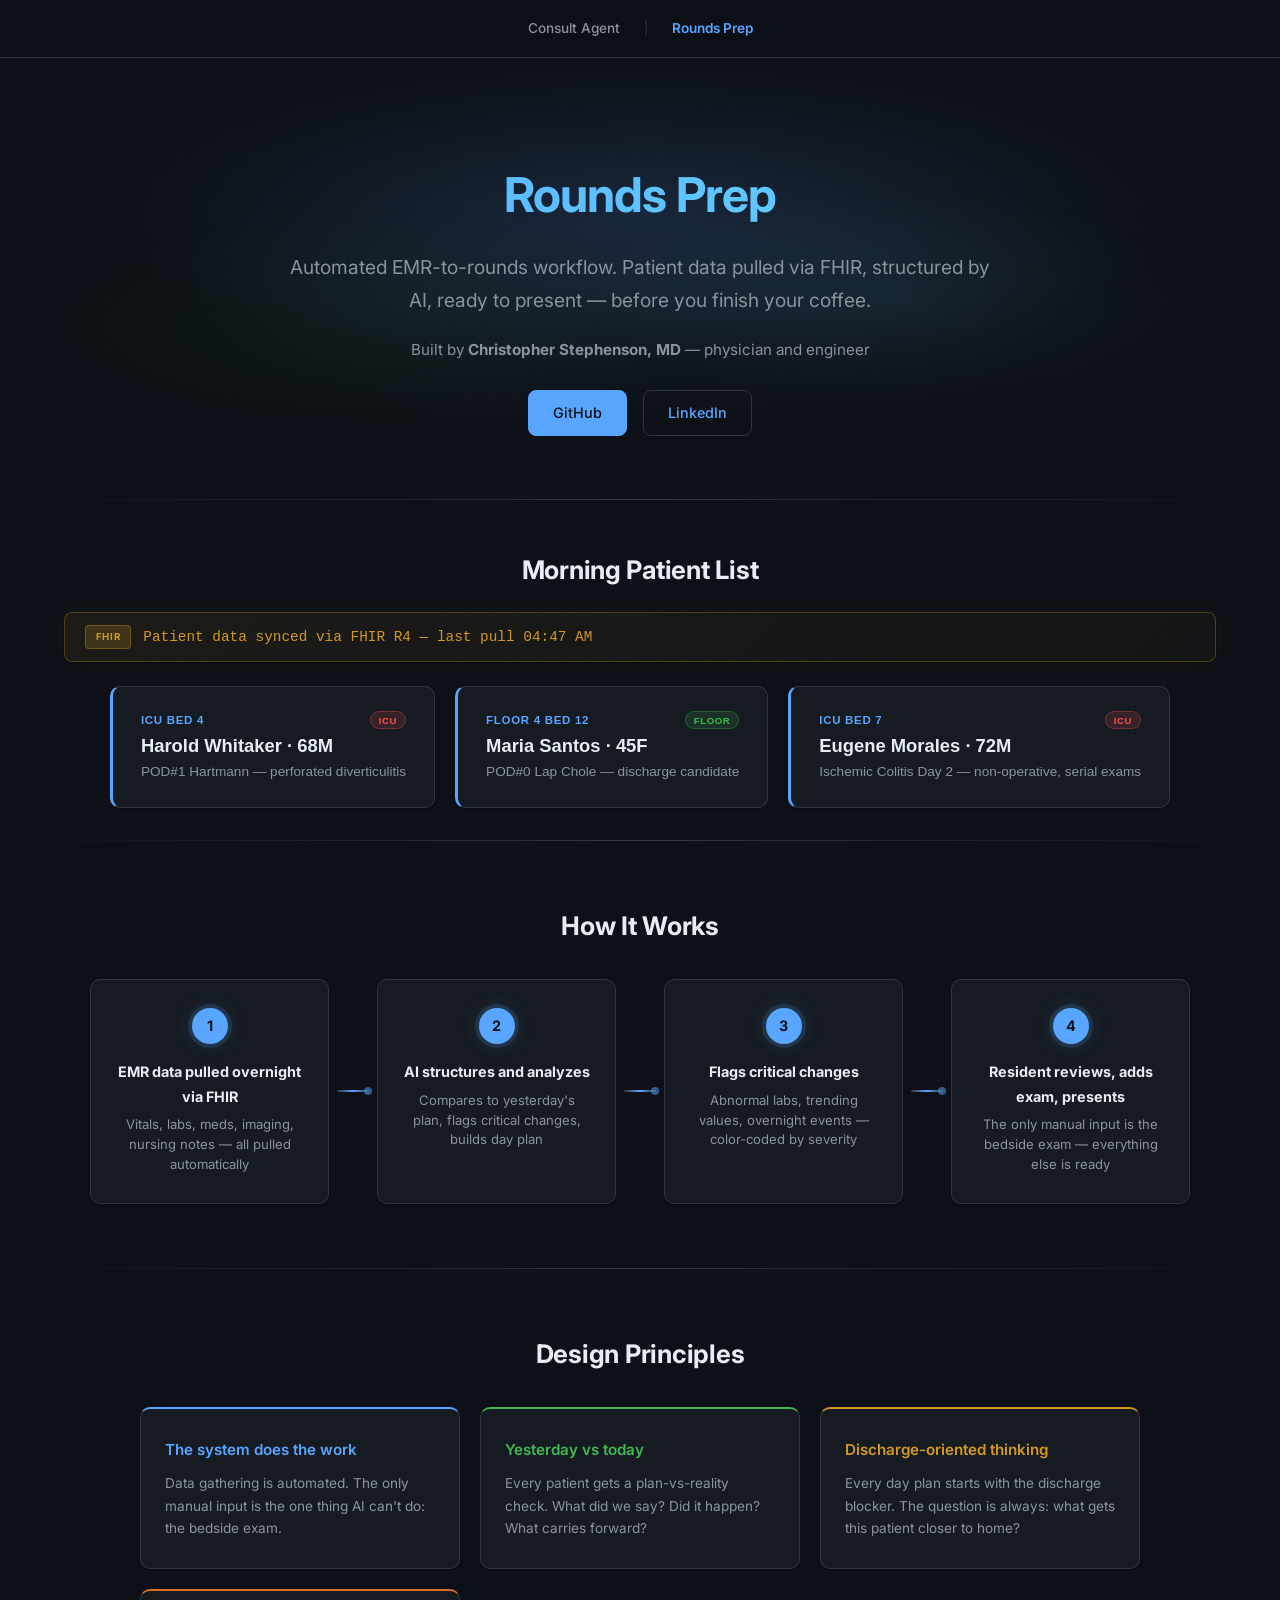
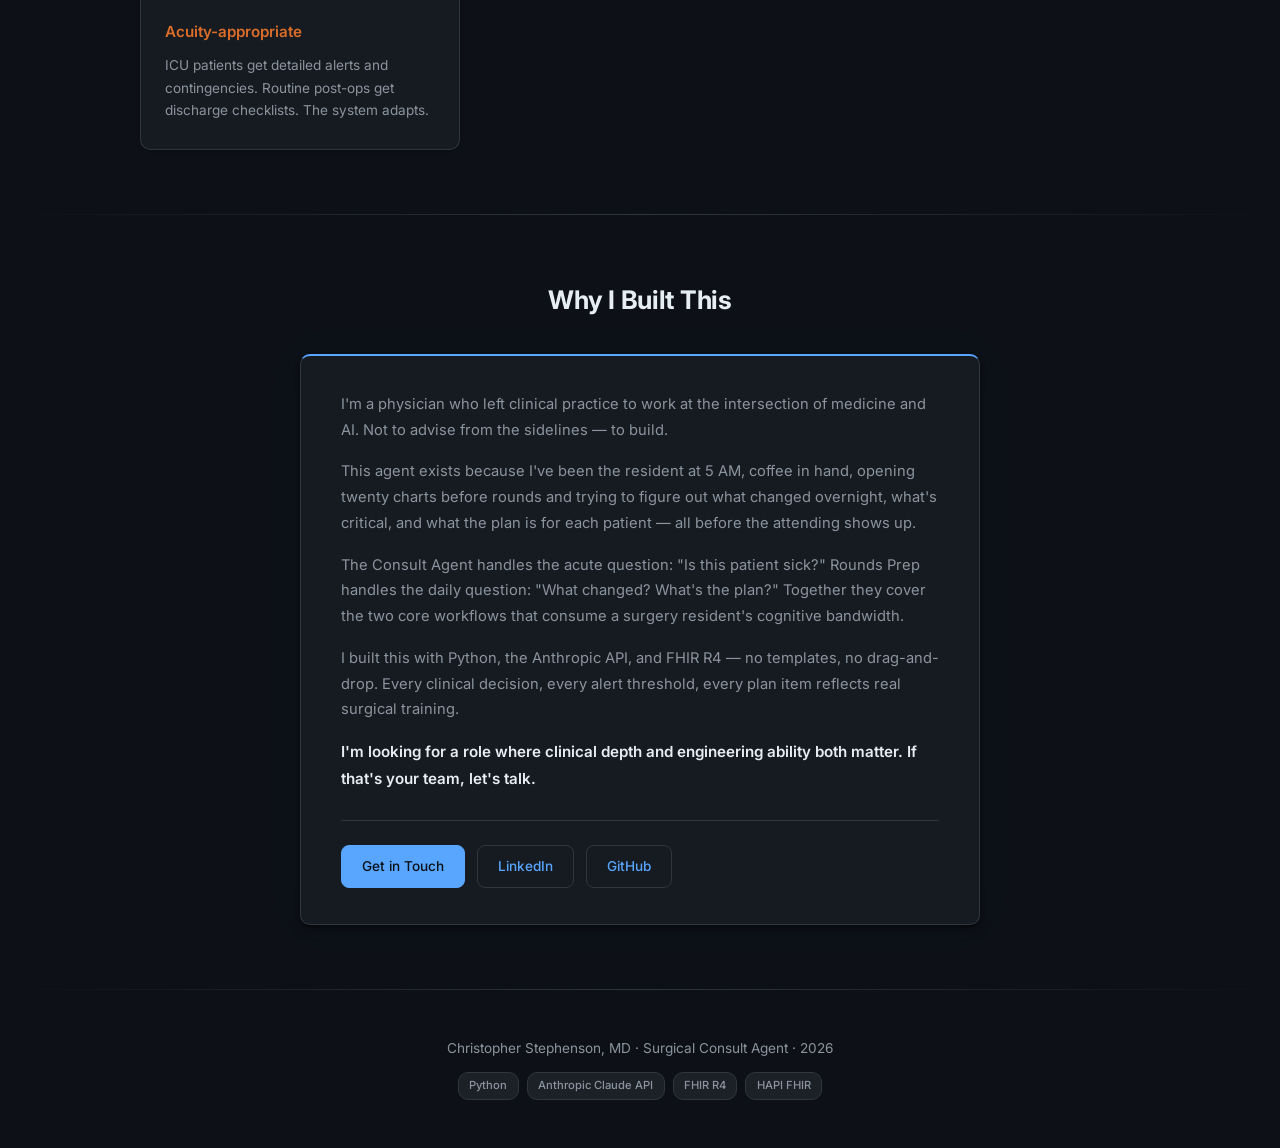
==== web/rounds.html @ 72a49a53 "Visual polish and rounds workflow for portfolio showcase - Add social meta tags (og:title, og:descri" ====
<!DOCTYPE html>
<html lang="en">
<head>
  <meta charset="UTF-8">
  <meta name="viewport" content="width=device-width, initial-scale=1.0">
  <meta name="description" content="Automated EMR-to-rounds workflow. Patient data pulled via FHIR, structured by AI, ready to present. Built with Python, Claude API, and FHIR R4.">
  <meta property="og:title" content="Rounds Prep — Christopher Stephenson, MD">
  <meta property="og:description" content="AI-powered rounds preparation: alerts, day plans, presentations, and handoff notes — all pulled from the EHR automatically.">
  <meta property="og:type" content="website">
  <meta name="twitter:card" content="summary">
  <title>Rounds Prep — Christopher Stephenson, MD</title>
  <link rel="preconnect" href="https://fonts.googleapis.com">
  <link rel="preconnect" href="https://fonts.gstatic.com" crossorigin>
  <link href="https://fonts.googleapis.com/css2?family=Inter:wght@400;500;600;700&display=swap" rel="stylesheet">
  <link rel="stylesheet" href="style.css">
</head>
<body>

  <!-- Navigation -->
  <nav class="site-nav">
    <a href="index.html" class="nav-link">Consult Agent</a>
    <span class="nav-divider">|</span>
    <a href="rounds.html" class="nav-link active">Rounds Prep</a>
  </nav>

  <!-- Hero -->
  <header class="hero">
    <div class="hero-content">
      <h1>Rounds Prep</h1>
      <p class="tagline">Automated EMR-to-rounds workflow. Patient data pulled via FHIR, structured by AI, ready to present — before you finish your coffee.</p>
      <p class="byline">Built by <strong>Christopher Stephenson, MD</strong> — physician and engineer</p>
      <div class="hero-links">
        <a href="https://github.com/cas23d/surgical-consult-agent" target="_blank" class="btn-primary">GitHub</a>
        <a href="https://www.linkedin.com/in/christopher-stephenson-md" target="_blank" class="btn-outline">LinkedIn</a>
      </div>
    </div>
  </header>

  <!-- Patient List -->
  <section class="case-selector">
    <h2>Morning Patient List</h2>
    <div class="consult-banner" style="margin-bottom: 1.5rem;">
      <span class="consult-icon">FHIR</span>
      <span class="consult-text">Patient data synced via FHIR R4 — last pull 04:47 AM</span>
    </div>
    <div class="case-buttons">
      <button class="case-btn" data-case="harold" onclick="loadRoundsCase('harold')">
        <span class="case-top-row">
          <span class="case-label">ICU Bed 4</span>
          <span class="acuity-dot red">ICU</span>
        </span>
        <span class="case-title">Harold Whitaker · 68M</span>
        <span class="case-desc">POD#1 Hartmann — perforated diverticulitis</span>
      </button>
      <button class="case-btn" data-case="maria" onclick="loadRoundsCase('maria')">
        <span class="case-top-row">
          <span class="case-label">Floor 4 Bed 12</span>
          <span class="acuity-dot green">Floor</span>
        </span>
        <span class="case-title">Maria Santos · 45F</span>
        <span class="case-desc">POD#0 Lap Chole — discharge candidate</span>
      </button>
      <button class="case-btn" data-case="eugene" onclick="loadRoundsCase('eugene')">
        <span class="case-top-row">
          <span class="case-label">ICU Bed 7</span>
          <span class="acuity-dot red">ICU</span>
        </span>
        <span class="case-title">Eugene Morales · 72M</span>
        <span class="case-desc">Ischemic Colitis Day 2 — non-operative, serial exams</span>
      </button>
    </div>
  </section>

  <!-- Demo Area -->
  <section class="demo" id="demo" style="display:none">
    <div class="demo-container">

      <!-- Left: EHR Chart -->
      <div class="panel chart-panel">
        <div class="panel-header">
          <span class="panel-badge emr">EMR</span> Chart Summary
        </div>
        <div class="chart-content" id="chart-content"></div>
      </div>

      <!-- Right: AI Rounds Prep -->
      <div class="panel agent-panel">
        <div class="panel-header">
          <span class="panel-badge ai">AI</span> AI Rounds Prep
        </div>
        <div class="stage-tabs">
          <button class="stage-tab active" data-stage="alerts_dayplan" onclick="showRoundsStage('alerts_dayplan')">Alerts & Plan</button>
          <button class="stage-tab" data-stage="presentation" onclick="showRoundsStage('presentation')">Presentation</button>
          <button class="stage-tab" data-stage="am_brief" onclick="showRoundsStage('am_brief')">AM Brief</button>
        </div>
        <!-- Exam input area -->
        <div class="exam-input-area" id="exam-input-area">
          <div class="exam-input-header">
            <span class="panel-badge exam">EXAM</span> Exam Findings (bedside)
          </div>
          <div class="exam-input-body">
            <textarea id="exam-input" class="exam-textarea" placeholder="e.g., Abdomen soft, incision C/D/I, stoma pink and viable, drain output 50cc serosanguinous"></textarea>
            <div class="exam-input-footer">
              <span class="exam-note">(This is the only manual input — everything else was pulled from the EMR)</span>
              <button class="btn-update-exam" onclick="updateWithExam()">Update with Exam →</button>
            </div>
          </div>
        </div>
        <div class="agent-content" id="agent-content">
          <div class="stage-content" id="stage-alerts_dayplan"></div>
          <div class="stage-content" id="stage-presentation" style="display:none"></div>
          <div class="stage-content" id="stage-am_brief" style="display:none"></div>
        </div>
      </div>

    </div>
  </section>

  <!-- How It Works -->
  <section class="how-it-works">
    <h2>How It Works</h2>
    <div class="workflow-steps">
      <div class="step">
        <div class="step-num">1</div>
        <div class="step-text">
          <strong>EMR data pulled overnight via FHIR</strong>
          <p>Vitals, labs, meds, imaging, nursing notes — all pulled automatically</p>
        </div>
      </div>
      <div class="step-connector"><span class="connector-line"></span></div>
      <div class="step">
        <div class="step-num">2</div>
        <div class="step-text">
          <strong>AI structures and analyzes</strong>
          <p>Compares to yesterday's plan, flags critical changes, builds day plan</p>
        </div>
      </div>
      <div class="step-connector"><span class="connector-line"></span></div>
      <div class="step">
        <div class="step-num">3</div>
        <div class="step-text">
          <strong>Flags critical changes</strong>
          <p>Abnormal labs, trending values, overnight events — color-coded by severity</p>
        </div>
      </div>
      <div class="step-connector"><span class="connector-line"></span></div>
      <div class="step">
        <div class="step-num">4</div>
        <div class="step-text">
          <strong>Resident reviews, adds exam, presents</strong>
          <p>The only manual input is the bedside exam — everything else is ready</p>
        </div>
      </div>
    </div>
  </section>

  <!-- Design Principles -->
  <section class="principles">
    <h2>Design Principles</h2>
    <div class="principle-grid">
      <div class="principle">
        <h3>The system does the work</h3>
        <p>Data gathering is automated. The only manual input is the one thing AI can't do: the bedside exam.</p>
      </div>
      <div class="principle">
        <h3>Yesterday vs today</h3>
        <p>Every patient gets a plan-vs-reality check. What did we say? Did it happen? What carries forward?</p>
      </div>
      <div class="principle">
        <h3>Discharge-oriented thinking</h3>
        <p>Every day plan starts with the discharge blocker. The question is always: what gets this patient closer to home?</p>
      </div>
      <div class="principle">
        <h3>Acuity-appropriate</h3>
        <p>ICU patients get detailed alerts and contingencies. Routine post-ops get discharge checklists. The system adapts.</p>
      </div>
    </div>
  </section>

  <!-- About -->
  <section class="about-section" id="about">
    <h2>Why I Built This</h2>
    <div class="about-content">
      <div class="about-text">
        <p>I'm a physician who left clinical practice to work at the intersection of medicine and AI. Not to advise from the sidelines — to build.</p>
        <p>This agent exists because I've been the resident at 5 AM, coffee in hand, opening twenty charts before rounds and trying to figure out what changed overnight, what's critical, and what the plan is for each patient — all before the attending shows up.</p>
        <p>The Consult Agent handles the acute question: "Is this patient sick?" Rounds Prep handles the daily question: "What changed? What's the plan?" Together they cover the two core workflows that consume a surgery resident's cognitive bandwidth.</p>
        <p>I built this with Python, the Anthropic API, and FHIR R4 — no templates, no drag-and-drop. Every clinical decision, every alert threshold, every plan item reflects real surgical training.</p>
        <p class="about-cta">I'm looking for a role where clinical depth and engineering ability both matter. If that's your team, let's talk.</p>
      </div>
      <div class="about-links">
        <a href="mailto:christopherstephenson8@gmail.com" class="btn-primary">Get in Touch</a>
        <a href="https://www.linkedin.com/in/christopher-stephenson-md" target="_blank" class="btn-outline">LinkedIn</a>
        <a href="https://github.com/cas23d/surgical-consult-agent" target="_blank" class="btn-outline">GitHub</a>
      </div>
    </div>
  </section>

  <!-- Footer -->
  <footer>
    <p>Christopher Stephenson, MD · Surgical Consult Agent · 2026</p>
    <div class="footer-tech">
      <span class="tech-pill">Python</span>
      <span class="tech-pill">Anthropic Claude API</span>
      <span class="tech-pill">FHIR R4</span>
      <span class="tech-pill">HAPI FHIR</span>
    </div>
  </footer>

  <script src="rounds-app.js"></script>
</body>
</html>
---- web/style.css ----
/* === Base === */
* { margin: 0; padding: 0; box-sizing: border-box; }

:root {
  --bg: #0d1117;
  --bg-panel: #161b22;
  --bg-card: #1c2128;
  --border: #30363d;
  --text: #e6edf3;
  --text-dim: #8b949e;
  --accent: #58a6ff;
  --accent-hover: #79c0ff;
  --red: #f85149;
  --yellow: #d29922;
  --green: #3fb950;
  --orange: #db6d28;
  --shadow-sm: 0 1px 3px rgba(0,0,0,0.3), 0 1px 2px rgba(0,0,0,0.2);
  --shadow-md: 0 4px 12px rgba(0,0,0,0.4), 0 2px 4px rgba(0,0,0,0.3);
  --shadow-lg: 0 8px 24px rgba(0,0,0,0.5), 0 4px 8px rgba(0,0,0,0.3);
}

html {
  scroll-behavior: smooth;
}

body {
  font-family: 'Inter', -apple-system, BlinkMacSystemFont, 'Segoe UI', sans-serif;
  background: var(--bg);
  color: var(--text);
  line-height: 1.7;
}

/* Subtle dot-grid background for depth */
body::before {
  content: '';
  position: fixed;
  inset: 0;
  background-image: radial-gradient(rgba(88, 166, 255, 0.035) 1px, transparent 1px);
  background-size: 24px 24px;
  pointer-events: none;
  z-index: 0;
}

h2 {
  text-align: center;
  margin-bottom: 1.25rem;
  font-size: 1.6rem;
  font-weight: 700;
  color: var(--text);
  letter-spacing: -0.01em;
}

/* Custom scrollbar */
::-webkit-scrollbar {
  width: 6px;
}

::-webkit-scrollbar-track {
  background: transparent;
}

::-webkit-scrollbar-thumb {
  background: var(--border);
  border-radius: 3px;
}

::-webkit-scrollbar-thumb:hover {
  background: var(--text-dim);
}

/* Fade-in animation */
@keyframes fadeInUp {
  from { opacity: 0; transform: translateY(20px); }
  to { opacity: 1; transform: translateY(0); }
}

.case-selector,
.how-it-works,
.principles,
.video-section,
.about-section,
footer {
  animation: fadeInUp 0.6s ease both;
  position: relative;
  z-index: 1;
}

.how-it-works { animation-delay: 0.1s; }
.principles { animation-delay: 0.15s; }
.about-section { animation-delay: 0.2s; }
footer { animation-delay: 0.25s; }

.demo,
.resident-input-section {
  position: relative;
  z-index: 1;
}

/* === Panel Badge (replaces emojis) === */
.panel-badge {
  display: inline-block;
  font-size: 0.6rem;
  font-weight: 700;
  letter-spacing: 0.08em;
  padding: 0.15rem 0.5rem;
  border-radius: 4px;
  text-transform: uppercase;
  margin-right: 0.5rem;
  vertical-align: middle;
}

.panel-badge.emr {
  background: rgba(88, 166, 255, 0.15);
  color: var(--accent);
  border: 1px solid rgba(88, 166, 255, 0.3);
}

.panel-badge.ai {
  background: rgba(63, 185, 80, 0.15);
  color: var(--green);
  border: 1px solid rgba(63, 185, 80, 0.3);
}

.panel-badge.exam {
  background: rgba(63, 185, 80, 0.15);
  color: var(--green);
  border: 1px solid rgba(63, 185, 80, 0.3);
}

/* === Site Navigation === */
.site-nav {
  display: flex;
  align-items: center;
  justify-content: center;
  gap: 0.75rem;
  padding: 0.75rem 2rem;
  background: rgba(13, 17, 23, 0.95);
  border-bottom: 1px solid var(--border);
  position: sticky;
  top: 0;
  z-index: 100;
  backdrop-filter: blur(8px);
}

.nav-link {
  font-size: 0.85rem;
  font-weight: 500;
  color: var(--text-dim);
  text-decoration: none;
  padding: 0.3rem 0.75rem;
  border-radius: 6px;
  transition: all 0.2s ease;
}

.nav-link:hover {
  color: var(--text);
  background: rgba(88, 166, 255, 0.08);
}

.nav-link.active {
  color: var(--accent);
  font-weight: 600;
}

.nav-divider {
  color: var(--border);
  font-size: 0.8rem;
}

/* === Hero === */
.hero {
  text-align: center;
  padding: 6rem 2rem 4rem;
  position: relative;
  background:
    radial-gradient(ellipse 60% 50% at 50% 35%, rgba(88, 166, 255, 0.12) 0%, transparent 70%),
    radial-gradient(ellipse 45% 40% at 30% 60%, rgba(63, 185, 80, 0.05) 0%, transparent 60%),
    radial-gradient(ellipse 40% 40% at 70% 55%, rgba(100, 220, 255, 0.06) 0%, transparent 60%);
  border-bottom: none;
  overflow: hidden;
}

/* Subtle animated glow behind hero */
.hero::before {
  content: '';
  position: absolute;
  top: -50%;
  left: -50%;
  width: 200%;
  height: 200%;
  background: radial-gradient(ellipse 30% 30% at 50% 50%, rgba(88, 166, 255, 0.06) 0%, transparent 60%);
  animation: heroGlow 8s ease-in-out infinite alternate;
  pointer-events: none;
}

@keyframes heroGlow {
  0% { transform: translate(0, 0) scale(1); }
  100% { transform: translate(3%, -2%) scale(1.05); }
}

.hero::after {
  content: '';
  position: absolute;
  bottom: 0;
  left: 0;
  right: 0;
  height: 1px;
  background: linear-gradient(90deg, transparent, var(--border), transparent);
}

.hero h1 {
  font-size: 3rem;
  font-weight: 700;
  margin-bottom: 1rem;
  letter-spacing: -0.02em;
  background: linear-gradient(135deg, var(--accent) 0%, #64dcff 50%, var(--accent) 100%);
  background-size: 200% auto;
  -webkit-background-clip: text;
  -webkit-text-fill-color: transparent;
  background-clip: text;
  animation: shimmer 6s linear infinite;
}

@keyframes shimmer {
  0% { background-position: 0% center; }
  100% { background-position: 200% center; }
}

.hero-content {
  position: relative;
  z-index: 1;
}

.tagline {
  font-size: 1.2rem;
  color: var(--text-dim);
  max-width: 700px;
  margin: 0 auto 1.25rem;
  line-height: 1.7;
}

.byline {
  color: var(--text-dim);
  margin-bottom: 1.75rem;
  font-size: 0.95rem;
}

.hero-links {
  display: flex;
  gap: 1rem;
  justify-content: center;
}

.hero-links a {
  text-decoration: none;
  padding: 0.6rem 1.5rem;
  border-radius: 8px;
  font-size: 0.9rem;
  font-weight: 500;
  transition: all 0.25s ease;
}

.hero-links a.btn-primary {
  background: var(--accent);
  color: var(--bg);
  border: 1px solid var(--accent);
}

.hero-links a.btn-primary:hover {
  background: var(--accent-hover);
  border-color: var(--accent-hover);
  box-shadow: 0 4px 20px rgba(88, 166, 255, 0.35);
  transform: translateY(-1px);
}

.hero-links a.btn-outline {
  background: transparent;
  color: var(--accent);
  border: 1px solid var(--border);
}

.hero-links a.btn-outline:hover {
  border-color: var(--accent);
  background: rgba(88, 166, 255, 0.08);
  transform: translateY(-1px);
}

/* === Case Selector === */
.case-selector {
  padding: 3rem 2rem 2rem;
  text-align: center;
}

.case-instructions {
  color: var(--text-dim);
  margin-bottom: 1.75rem;
  font-size: 0.95rem;
}

.case-buttons {
  display: flex;
  gap: 1.25rem;
  justify-content: center;
  flex-wrap: wrap;
}

.case-btn {
  background: var(--bg-panel);
  border: 1px solid var(--border);
  border-left: 3px solid var(--accent);
  border-radius: 10px;
  padding: 1.5rem 1.75rem;
  cursor: pointer;
  text-align: left;
  transition: all 0.25s ease;
  min-width: 300px;
  box-shadow: var(--shadow-sm);
}

.case-btn:hover {
  border-color: var(--accent);
  border-left-color: var(--accent);
  background: var(--bg-card);
  box-shadow: var(--shadow-md), 0 0 20px rgba(88, 166, 255, 0.08);
  transform: translateY(-2px);
}

.case-btn.active {
  border-color: var(--accent);
  border-left-color: var(--accent);
  box-shadow: 0 0 0 1px var(--accent), var(--shadow-md), 0 0 24px rgba(88, 166, 255, 0.1);
}

.case-top-row {
  display: flex;
  align-items: center;
  justify-content: space-between;
  margin-bottom: 0.35rem;
}

.case-label {
  display: block;
  font-size: 0.72rem;
  color: var(--accent);
  text-transform: uppercase;
  letter-spacing: 0.06em;
  font-weight: 600;
}

.acuity-dot {
  font-size: 0.6rem;
  font-weight: 700;
  letter-spacing: 0.06em;
  text-transform: uppercase;
  padding: 0.15rem 0.5rem;
  border-radius: 10px;
}

.acuity-dot.red {
  background: rgba(248, 81, 73, 0.15);
  color: var(--red);
  border: 1px solid rgba(248, 81, 73, 0.3);
}

.acuity-dot.green {
  background: rgba(63, 185, 80, 0.15);
  color: var(--green);
  border: 1px solid rgba(63, 185, 80, 0.3);
}

.acuity-dot.yellow {
  background: rgba(210, 153, 34, 0.15);
  color: var(--yellow);
  border: 1px solid rgba(210, 153, 34, 0.3);
}

.case-title {
  display: block;
  font-size: 1.15rem;
  font-weight: 600;
  color: var(--text);
  margin-bottom: 0.35rem;
}

.case-desc {
  display: block;
  font-size: 0.85rem;
  color: var(--text-dim);
  line-height: 1.5;
}

/* === Consult Banner === */
.consult-banner {
  background: linear-gradient(135deg, rgba(210, 153, 34, 0.08), rgba(210, 153, 34, 0.03));
  border: 1px solid rgba(210, 153, 34, 0.3);
  border-radius: 8px;
  padding: 0.75rem 1.25rem;
  margin: 0 2rem;
  display: flex;
  align-items: center;
  gap: 0.75rem;
  animation: slideDown 0.4s ease;
  box-shadow: var(--shadow-sm), 0 0 16px rgba(210, 153, 34, 0.06);
  position: relative;
  z-index: 1;
}

.consult-icon {
  font-size: 0.6rem;
  font-weight: 700;
  letter-spacing: 0.08em;
  text-transform: uppercase;
  padding: 0.2rem 0.6rem;
  border-radius: 4px;
  background: rgba(210, 153, 34, 0.2);
  color: var(--yellow);
  border: 1px solid rgba(210, 153, 34, 0.35);
  flex-shrink: 0;
}

.consult-text {
  font-family: 'SF Mono', 'Fira Code', monospace;
  font-size: 0.9rem;
  color: var(--yellow);
}

@keyframes slideDown {
  from { opacity: 0; transform: translateY(-10px); }
  to { opacity: 1; transform: translateY(0); }
}

/* === Demo Area === */
.demo {
  padding: 1.5rem 2rem 2rem;
}

.demo-container {
  display: grid;
  grid-template-columns: 1fr 1fr;
  gap: 1.25rem;
  max-width: 1400px;
  margin: 0 auto;
}

.panel {
  background: var(--bg-panel);
  border: 1px solid var(--border);
  border-radius: 10px;
  overflow: hidden;
  max-height: 80vh;
  display: flex;
  flex-direction: column;
  box-shadow: var(--shadow-md);
  transition: border-color 0.3s ease, box-shadow 0.3s ease;
}

.chart-panel {
  border-top: 2px solid var(--accent);
}

.agent-panel {
  border-top: 2px solid var(--green);
}

.panel-header {
  background: linear-gradient(180deg, var(--bg-card) 0%, rgba(28, 33, 40, 0.8) 100%);
  padding: 0.85rem 1.25rem;
  font-weight: 600;
  font-size: 0.85rem;
  border-bottom: 1px solid var(--border);
  flex-shrink: 0;
  display: flex;
  align-items: center;
  letter-spacing: 0.01em;
}

.chart-panel .panel-header {
  background: linear-gradient(180deg, rgba(88, 166, 255, 0.04) 0%, rgba(28, 33, 40, 0.8) 100%);
}

.agent-panel .panel-header {
  background: linear-gradient(180deg, rgba(63, 185, 80, 0.04) 0%, rgba(28, 33, 40, 0.8) 100%);
}

.chart-content, .agent-content {
  padding: 1rem;
  overflow-y: auto;
  flex: 1;
  font-size: 0.85rem;
  line-height: 1.55;
}

/* === Chart Styling === */
.chart-section {
  margin-bottom: 1rem;
}

.chart-section-header {
  font-weight: 700;
  font-size: 0.8rem;
  color: var(--accent);
  text-transform: uppercase;
  letter-spacing: 0.04em;
  padding-bottom: 0.35rem;
  border-bottom: 1px solid var(--border);
  margin-bottom: 0.5rem;
}

.chart-row {
  display: flex;
  gap: 0.5rem;
  padding: 0.15rem 0;
  font-family: 'SF Mono', 'Fira Code', monospace;
  font-size: 0.8rem;
}

.chart-label {
  color: var(--text-dim);
  min-width: 120px;
  flex-shrink: 0;
}

.chart-value { color: var(--text); }
.chart-value.abnormal { color: var(--red); font-weight: 600; }
.chart-value.critical { color: var(--red); font-weight: 700; }

.chart-list {
  list-style: none;
  padding: 0;
}

.chart-list li {
  padding: 0.15rem 0;
  font-family: 'SF Mono', 'Fira Code', monospace;
  font-size: 0.8rem;
}

.chart-list li::before {
  content: "\2022 ";
  color: var(--text-dim);
}

.chart-note {
  font-family: 'SF Mono', 'Fira Code', monospace;
  font-size: 0.8rem;
  white-space: pre-wrap;
  color: var(--text-dim);
  background: var(--bg);
  padding: 0.75rem;
  border-radius: 6px;
  border: 1px solid var(--border);
}

/* === Stage Tabs — Pill/Segmented Control === */
.stage-tabs {
  display: flex;
  gap: 0.25rem;
  padding: 0.5rem 0.75rem 0;
  background: rgba(13, 17, 23, 0.5);
  border-bottom: 1px solid var(--border);
  flex-shrink: 0;
}

.stage-tab {
  flex: 1;
  padding: 0.55rem 0.75rem 0.65rem;
  background: none;
  border: none;
  border-bottom: 2px solid transparent;
  color: var(--text-dim);
  cursor: pointer;
  font-size: 0.82rem;
  font-weight: 500;
  transition: all 0.2s ease;
  border-radius: 6px 6px 0 0;
  font-family: 'Inter', sans-serif;
  position: relative;
}

.stage-tab:hover {
  color: var(--text);
  background: rgba(88, 166, 255, 0.06);
}

.stage-tab.active {
  color: var(--accent);
  background: rgba(88, 166, 255, 0.1);
  font-weight: 600;
  border-bottom-color: var(--accent);
}

.stage-tab.completed {
  color: var(--green);
}

.stage-tab.completed::after {
  content: '';
  display: inline-block;
  width: 5px;
  height: 5px;
  background: var(--green);
  border-radius: 50%;
  margin-left: 0.4rem;
  vertical-align: middle;
}

.stage-content {
  font-size: 0.85rem;
  line-height: 1.6;
  animation: stageFadeIn 0.3s ease;
}

@keyframes stageFadeIn {
  from { opacity: 0; transform: translateY(6px); }
  to { opacity: 1; transform: translateY(0); }
}

.stage-content h2 {
  font-size: 1rem;
  text-align: left;
  color: var(--accent);
  margin: 1rem 0 0.5rem;
}

.stage-content h2:first-child { margin-top: 0; }

.stage-content ul, .stage-content ol {
  padding-left: 1.25rem;
  margin: 0.5rem 0;
}

.stage-content li { margin-bottom: 0.3rem; }

.stage-content strong { color: var(--text); }

.stage-content p { margin: 0.5rem 0; }

/* Cursor blink for typing effect */
.typing-cursor::after {
  content: "\2588";
  animation: blink 0.7s infinite;
  color: var(--accent);
}

@keyframes blink {
  0%, 100% { opacity: 1; }
  50% { opacity: 0; }
}

/* === Resident Input === */
.resident-input-section {
  padding: 0 2rem 1rem;
  max-width: 1400px;
  margin: 0 auto;
}

.resident-input-box {
  background: rgba(13, 31, 13, 0.6);
  border: 1px solid rgba(63, 185, 80, 0.3);
  border-radius: 10px;
  overflow: hidden;
  box-shadow: var(--shadow-sm);
}

.resident-header {
  background: linear-gradient(180deg, #132613 0%, rgba(19, 38, 19, 0.8) 100%);
  padding: 0.65rem 1rem;
  font-weight: 600;
  font-size: 0.85rem;
  border-bottom: 1px solid rgba(63, 185, 80, 0.3);
  display: flex;
  align-items: center;
}

.resident-text {
  padding: 0.75rem 1rem;
  font-family: 'SF Mono', 'Fira Code', monospace;
  font-size: 0.8rem;
  white-space: pre-wrap;
  color: var(--green);
}

/* === How It Works — Connected Timeline === */
.how-it-works {
  padding: 4rem 2rem;
  position: relative;
}

.how-it-works::before {
  content: '';
  position: absolute;
  top: 0;
  left: 0;
  right: 0;
  height: 1px;
  background: linear-gradient(90deg, transparent, var(--border), transparent);
}

.workflow-steps {
  display: flex;
  justify-content: center;
  align-items: stretch;
  gap: 0;
  flex-wrap: wrap;
  margin-top: 2rem;
  max-width: 1100px;
  margin-left: auto;
  margin-right: auto;
}

.step {
  background: var(--bg-panel);
  border: 1px solid var(--border);
  border-radius: 10px;
  padding: 1.75rem 1.5rem;
  max-width: 240px;
  flex: 1;
  text-align: center;
  transition: all 0.25s ease;
  box-shadow: var(--shadow-sm);
}

.step:hover {
  transform: translateY(-4px);
  box-shadow: var(--shadow-md);
}

.step-num {
  width: 36px;
  height: 36px;
  border-radius: 50%;
  background: var(--accent);
  color: var(--bg);
  font-weight: 700;
  font-size: 0.9rem;
  display: flex;
  align-items: center;
  justify-content: center;
  margin: 0 auto 1rem;
  box-shadow: 0 0 0 4px rgba(88, 166, 255, 0.15), 0 0 20px rgba(88, 166, 255, 0.15);
  transition: box-shadow 0.3s ease, transform 0.3s ease;
}

.step:hover .step-num {
  box-shadow: 0 0 0 6px rgba(88, 166, 255, 0.2), 0 0 28px rgba(88, 166, 255, 0.25);
  transform: scale(1.05);
}

.step-text strong {
  display: block;
  margin-bottom: 0.4rem;
  font-size: 0.9rem;
}

.step-text p {
  font-size: 0.82rem;
  color: var(--text-dim);
  line-height: 1.5;
}

.step-connector {
  display: flex;
  align-items: center;
  padding: 0 0.5rem;
}

.connector-line {
  display: block;
  width: 32px;
  height: 2px;
  background: linear-gradient(90deg, var(--border), var(--accent), var(--border));
  border-radius: 1px;
  position: relative;
}

.connector-line::after {
  content: '';
  position: absolute;
  right: -3px;
  top: -3px;
  width: 8px;
  height: 8px;
  border-radius: 50%;
  background: var(--accent);
  opacity: 0.5;
}

/* === Principles === */
.principles {
  padding: 4rem 2rem;
  position: relative;
}

.principles::before {
  content: '';
  position: absolute;
  top: 0;
  left: 0;
  right: 0;
  height: 1px;
  background: linear-gradient(90deg, transparent, var(--border), transparent);
}

.principle-grid {
  display: grid;
  grid-template-columns: repeat(auto-fit, minmax(250px, 1fr));
  gap: 1.25rem;
  max-width: 1000px;
  margin: 2rem auto 0;
}

.principle {
  background: var(--bg-panel);
  border: 1px solid var(--border);
  border-radius: 10px;
  padding: 1.75rem 1.5rem;
  transition: all 0.25s ease;
  box-shadow: var(--shadow-sm);
}

.principle:nth-child(1) { border-top: 2px solid var(--accent); }
.principle:nth-child(2) { border-top: 2px solid var(--green); }
.principle:nth-child(3) { border-top: 2px solid var(--yellow); }
.principle:nth-child(4) { border-top: 2px solid var(--orange); }

.principle:hover {
  transform: translateY(-3px);
  box-shadow: var(--shadow-md);
}

.principle h3 {
  font-size: 0.95rem;
  margin-bottom: 0.6rem;
  color: var(--text);
  font-weight: 600;
}

.principle:nth-child(1) h3 { color: var(--accent); }
.principle:nth-child(2) h3 { color: var(--green); }
.principle:nth-child(3) h3 { color: var(--yellow); }
.principle:nth-child(4) h3 { color: var(--orange); }

.principle p {
  font-size: 0.85rem;
  color: var(--text-dim);
  line-height: 1.65;
}

/* === About Section === */
.about-section {
  padding: 4rem 2rem;
  position: relative;
}

.about-section::before {
  content: '';
  position: absolute;
  top: 0;
  left: 0;
  right: 0;
  height: 1px;
  background: linear-gradient(90deg, transparent, var(--border), transparent);
}

.about-content {
  max-width: 680px;
  margin: 2rem auto 0;
  background: var(--bg-panel);
  border: 1px solid var(--border);
  border-radius: 10px;
  padding: 2.25rem 2.5rem;
  box-shadow: var(--shadow-md), 0 0 40px rgba(88, 166, 255, 0.04);
  border-top: 2px solid var(--accent);
}

.about-text p {
  font-size: 0.92rem;
  color: var(--text-dim);
  line-height: 1.75;
  margin-bottom: 1rem;
}

.about-text p:last-of-type {
  margin-bottom: 0;
}

.about-cta {
  color: var(--text) !important;
  font-weight: 600;
  font-size: 0.95rem !important;
}

.about-links {
  display: flex;
  gap: 0.75rem;
  margin-top: 1.75rem;
  padding-top: 1.5rem;
  border-top: 1px solid var(--border);
}

.about-links a {
  text-decoration: none;
  padding: 0.55rem 1.25rem;
  border-radius: 8px;
  font-size: 0.85rem;
  font-weight: 500;
  transition: all 0.25s ease;
}

.about-links a.btn-primary {
  background: var(--accent);
  color: var(--bg);
  border: 1px solid var(--accent);
}

.about-links a.btn-primary:hover {
  background: var(--accent-hover);
  border-color: var(--accent-hover);
  box-shadow: 0 4px 16px rgba(88, 166, 255, 0.3);
}

.about-links a.btn-outline {
  background: transparent;
  color: var(--accent);
  border: 1px solid var(--border);
}

.about-links a.btn-outline:hover {
  border-color: var(--accent);
  background: rgba(88, 166, 255, 0.08);
}

/* === Footer === */
footer {
  padding: 3rem 2rem;
  text-align: center;
  color: var(--text-dim);
  font-size: 0.85rem;
  position: relative;
}

footer::before {
  content: '';
  position: absolute;
  top: 0;
  left: 0;
  right: 0;
  height: 1px;
  background: linear-gradient(90deg, transparent, var(--border), transparent);
}

.footer-tech {
  margin-top: 0.75rem;
  display: flex;
  gap: 0.5rem;
  justify-content: center;
  flex-wrap: wrap;
}

.tech-pill {
  font-size: 0.7rem;
  font-weight: 500;
  padding: 0.2rem 0.65rem;
  border-radius: 10px;
  background: var(--bg-card);
  border: 1px solid var(--border);
  color: var(--text-dim);
  transition: all 0.2s ease;
}

.tech-pill:hover {
  border-color: var(--accent);
  color: var(--accent);
  background: rgba(88, 166, 255, 0.06);
}

/* === Key Findings Banner === */
.key-findings-banner {
  display: flex;
  align-items: center;
  gap: 1rem;
  padding: 0.65rem 1rem;
  background: linear-gradient(135deg, rgba(248, 81, 73, 0.08), rgba(248, 81, 73, 0.03));
  border-bottom: 1px solid var(--border);
  flex-shrink: 0;
  flex-wrap: wrap;
  animation: bannerSlideIn 0.4s ease;
}

@keyframes bannerSlideIn {
  from { opacity: 0; transform: translateY(-4px); }
  to { opacity: 1; transform: translateY(0); }
}

.kf-acuity {
  font-size: 0.7rem;
  font-weight: 700;
  letter-spacing: 0.06em;
  padding: 0.2rem 0.6rem;
  border-radius: 4px;
  text-transform: uppercase;
  flex-shrink: 0;
}

.kf-acuity.red {
  background: var(--red);
  color: #fff;
  box-shadow: 0 0 8px rgba(248, 81, 73, 0.3);
  animation: urgentPulse 2s ease-in-out infinite;
}

@keyframes urgentPulse {
  0%, 100% { box-shadow: 0 0 8px rgba(248, 81, 73, 0.3); }
  50% { box-shadow: 0 0 14px rgba(248, 81, 73, 0.5); }
}

.kf-acuity.yellow {
  background: var(--yellow);
  color: #000;
}

.kf-acuity.green {
  background: var(--green);
  color: #000;
}

.kf-vitals {
  font-family: 'SF Mono', 'Fira Code', monospace;
  font-size: 0.75rem;
  color: var(--text-dim);
  flex-shrink: 0;
}

.kf-divider {
  width: 1px;
  height: 20px;
  background: var(--border);
  flex-shrink: 0;
}

.kf-impression {
  font-size: 0.8rem;
  font-weight: 600;
  color: var(--text);
  flex: 1;
  min-width: 0;
}

/* === Collapsible Sections === */
.collapsible-section {
  border: 1px solid var(--border);
  border-radius: 8px;
  margin-bottom: 0.5rem;
  background: var(--bg-card);
  overflow: hidden;
  box-shadow: 0 1px 2px rgba(0,0,0,0.15);
  transition: box-shadow 0.2s ease, border-color 0.2s ease;
}

.collapsible-section.open {
  box-shadow: 0 2px 8px rgba(0,0,0,0.25);
  border-color: rgba(88, 166, 255, 0.2);
}

.collapsible-header {
  display: flex;
  align-items: center;
  gap: 0.5rem;
  padding: 0.6rem 0.75rem;
  cursor: pointer;
  user-select: none;
  transition: background 0.2s ease;
  border-left: 3px solid var(--accent);
}

.collapsible-header:hover {
  background: rgba(88, 166, 255, 0.08);
}

.collapsible-header.red-flag {
  border-left-color: var(--red);
}

.collapsible-header.assessment {
  border-left-color: var(--accent);
}

.collapsible-header.plan-section {
  border-left-color: var(--green);
}

.collapsible-header.imaging {
  border-left-color: var(--yellow);
}

.collapsible-header.gaps {
  border-left-color: var(--orange);
}

.collapsible-chevron {
  font-size: 0.65rem;
  color: var(--text-dim);
  transition: transform 0.2s ease;
  flex-shrink: 0;
  width: 1rem;
  text-align: center;
}

.collapsible-section.open .collapsible-chevron {
  transform: rotate(90deg);
}

.collapsible-title {
  font-size: 0.85rem;
  font-weight: 700;
  color: var(--accent);
  flex: 1;
}

.collapsible-header.red-flag .collapsible-title {
  color: var(--red);
}

.collapsible-header.imaging .collapsible-title {
  color: var(--yellow);
}

.collapsible-header.gaps .collapsible-title {
  color: var(--orange);
}

.collapsible-header.plan-section .collapsible-title {
  color: var(--green);
}

.collapsible-body {
  max-height: 0;
  overflow: hidden;
  transition: max-height 0.3s ease, padding 0.3s ease;
  padding: 0 0.75rem;
}

.collapsible-section.open .collapsible-body {
  max-height: 2000px;
  padding: 0 0.75rem 0.6rem;
}

.collapsible-body ul,
.collapsible-body ol {
  padding-left: 1.25rem;
  margin: 0.3rem 0;
}

.collapsible-body li {
  margin-bottom: 0.25rem;
  font-size: 0.82rem;
}

.collapsible-body p {
  margin: 0.3rem 0;
  font-size: 0.82rem;
}

.collapsible-body strong {
  color: var(--text);
}

/* === Note View Toggle === */
.note-view-toggle {
  display: flex;
  gap: 0;
  margin-bottom: 0.75rem;
  border: 1px solid var(--border);
  border-radius: 8px;
  overflow: hidden;
  width: fit-content;
}

.toggle-btn {
  padding: 0.4rem 1.1rem;
  background: transparent;
  border: none;
  color: var(--text-dim);
  font-size: 0.78rem;
  font-weight: 500;
  cursor: pointer;
  transition: all 0.2s;
  font-family: 'Inter', sans-serif;
}

.toggle-btn:not(:last-child) {
  border-right: 1px solid var(--border);
}

.toggle-btn.active {
  background: var(--accent);
  color: var(--bg);
  font-weight: 600;
  box-shadow: 0 2px 8px rgba(88, 166, 255, 0.25);
}

.toggle-btn:hover:not(.active) {
  background: rgba(88, 166, 255, 0.1);
  color: var(--text);
}

/* === Stage Content Refinements === */
.stage-content h2 {
  font-size: 0.82rem;
  letter-spacing: 0.04em;
  text-transform: uppercase;
  padding-bottom: 0.3rem;
  border-bottom: 1px solid rgba(88, 166, 255, 0.15);
}

.stage-content h3 {
  font-size: 0.85rem;
  color: var(--text);
  margin: 0.75rem 0 0.35rem;
  font-weight: 600;
}

.stage-content hr {
  border: none;
  border-top: 1px solid var(--border);
  margin: 1.25rem 0;
}

.stage-content li {
  padding: 0.15rem 0;
}

.stage-content p + ul,
.stage-content p + ol {
  margin-top: 0.25rem;
}

/* === Exam Input Area (Rounds) === */
.exam-input-area {
  border-bottom: 1px solid var(--border);
  flex-shrink: 0;
}

.exam-input-header {
  padding: 0.5rem 0.75rem;
  font-size: 0.8rem;
  font-weight: 600;
  background: rgba(13, 31, 13, 0.4);
  border-bottom: 1px solid rgba(63, 185, 80, 0.2);
  display: flex;
  align-items: center;
}

.exam-input-body {
  padding: 0.5rem 0.75rem;
  background: rgba(13, 31, 13, 0.2);
}

.exam-textarea {
  width: 100%;
  min-height: 48px;
  padding: 0.5rem;
  background: var(--bg);
  border: 1px solid var(--border);
  border-radius: 6px;
  color: var(--text);
  font-family: 'SF Mono', 'Fira Code', monospace;
  font-size: 0.78rem;
  resize: vertical;
  line-height: 1.5;
}

.exam-textarea:focus {
  outline: none;
  border-color: var(--green);
  box-shadow: 0 0 0 2px rgba(63, 185, 80, 0.15);
}

.exam-textarea::placeholder {
  color: var(--text-dim);
  opacity: 0.6;
}

.exam-input-footer {
  display: flex;
  align-items: center;
  justify-content: space-between;
  margin-top: 0.4rem;
  gap: 0.5rem;
}

.exam-note {
  font-size: 0.7rem;
  color: var(--text-dim);
  font-style: italic;
}

.btn-update-exam {
  padding: 0.4rem 1rem;
  background: var(--accent);
  color: var(--bg);
  border: 1px solid var(--accent);
  border-radius: 6px;
  font-size: 0.78rem;
  font-weight: 600;
  cursor: pointer;
  transition: all 0.2s ease;
  font-family: 'Inter', sans-serif;
  white-space: nowrap;
  flex-shrink: 0;
}

.btn-update-exam:hover {
  background: var(--accent-hover);
  border-color: var(--accent-hover);
  box-shadow: 0 2px 8px rgba(88, 166, 255, 0.3);
}

.exam-inserted {
  color: var(--green);
  font-weight: 600;
  background: rgba(63, 185, 80, 0.1);
  padding: 0.1rem 0.3rem;
  border-radius: 3px;
}

/* === Responsive === */
@media (max-width: 900px) {
  .demo-container {
    grid-template-columns: 1fr;
  }
  .panel { max-height: 60vh; }
  .workflow-steps {
    flex-direction: column;
    align-items: center;
    gap: 0;
  }
  .step-connector {
    transform: rotate(90deg);
    padding: 0.25rem 0;
  }
  .hero { padding: 4rem 1.5rem 3rem; }
  .hero h1 { font-size: 2rem; }
}
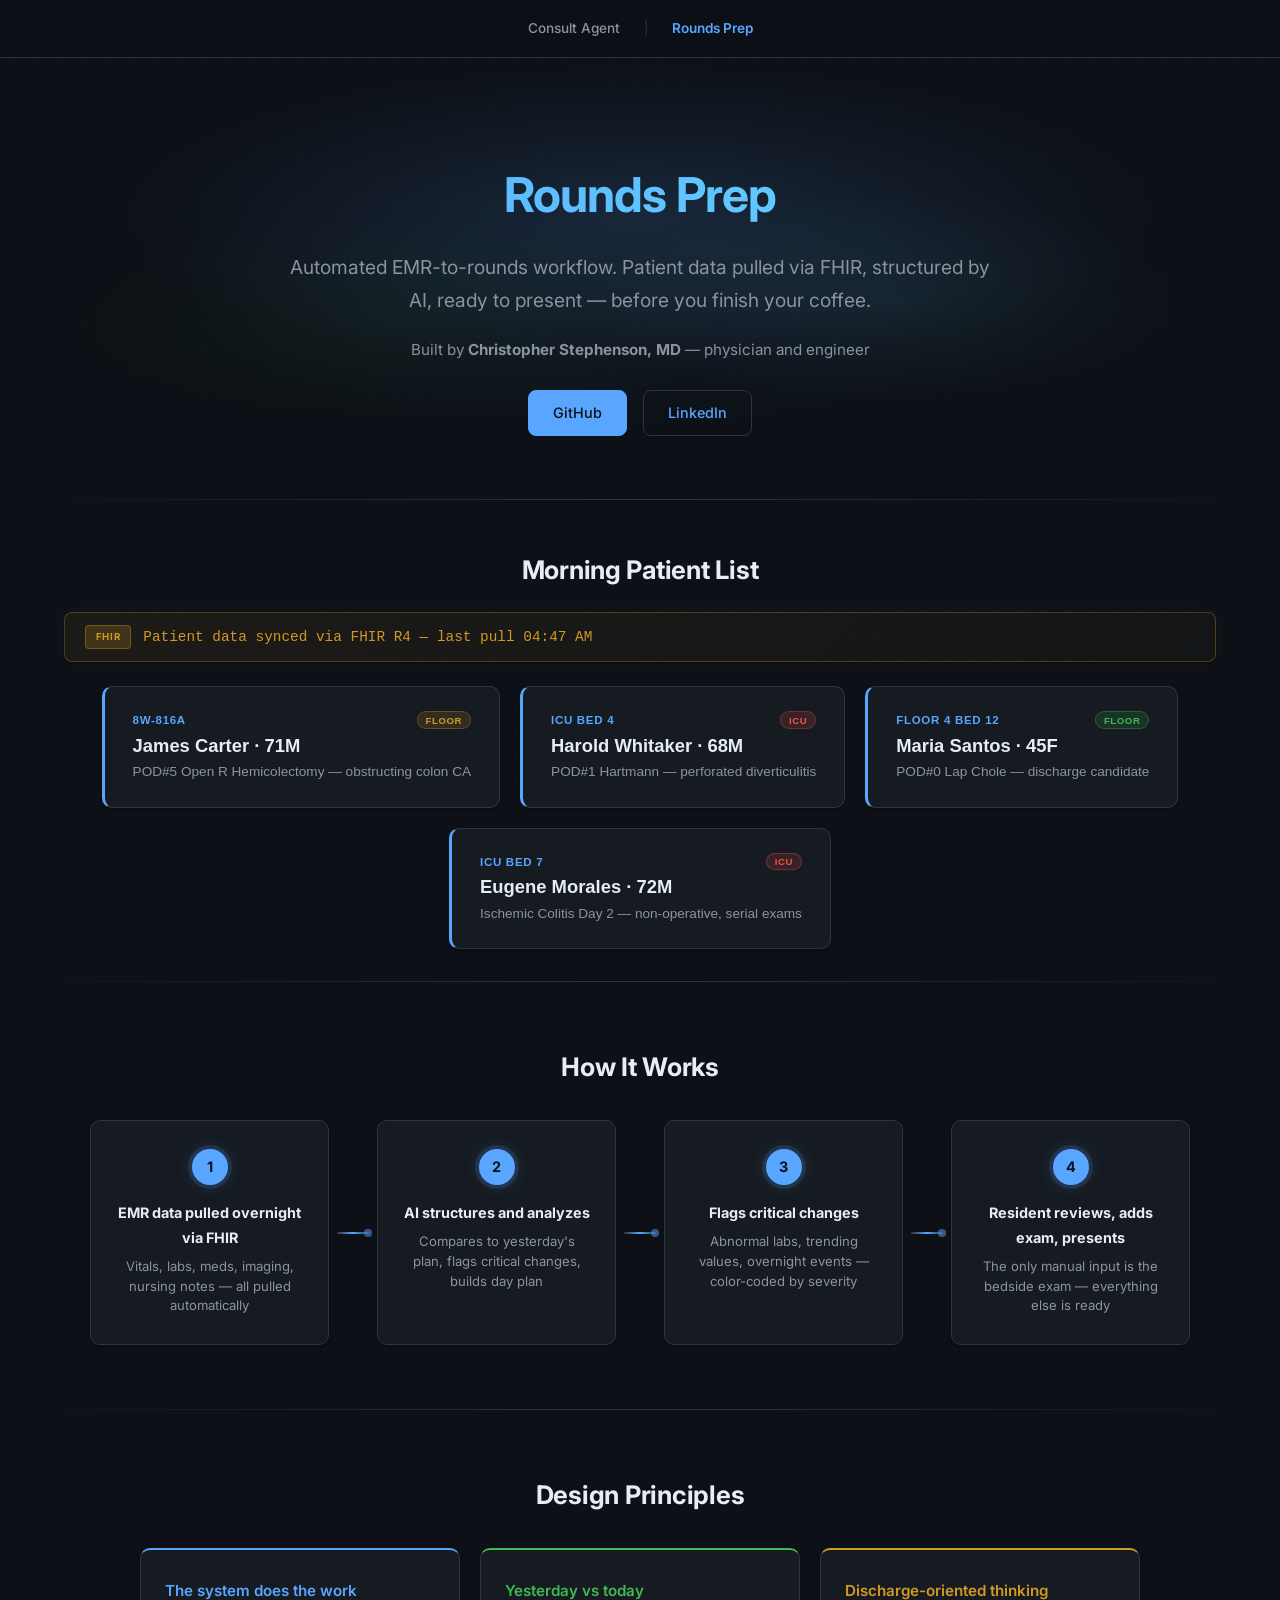
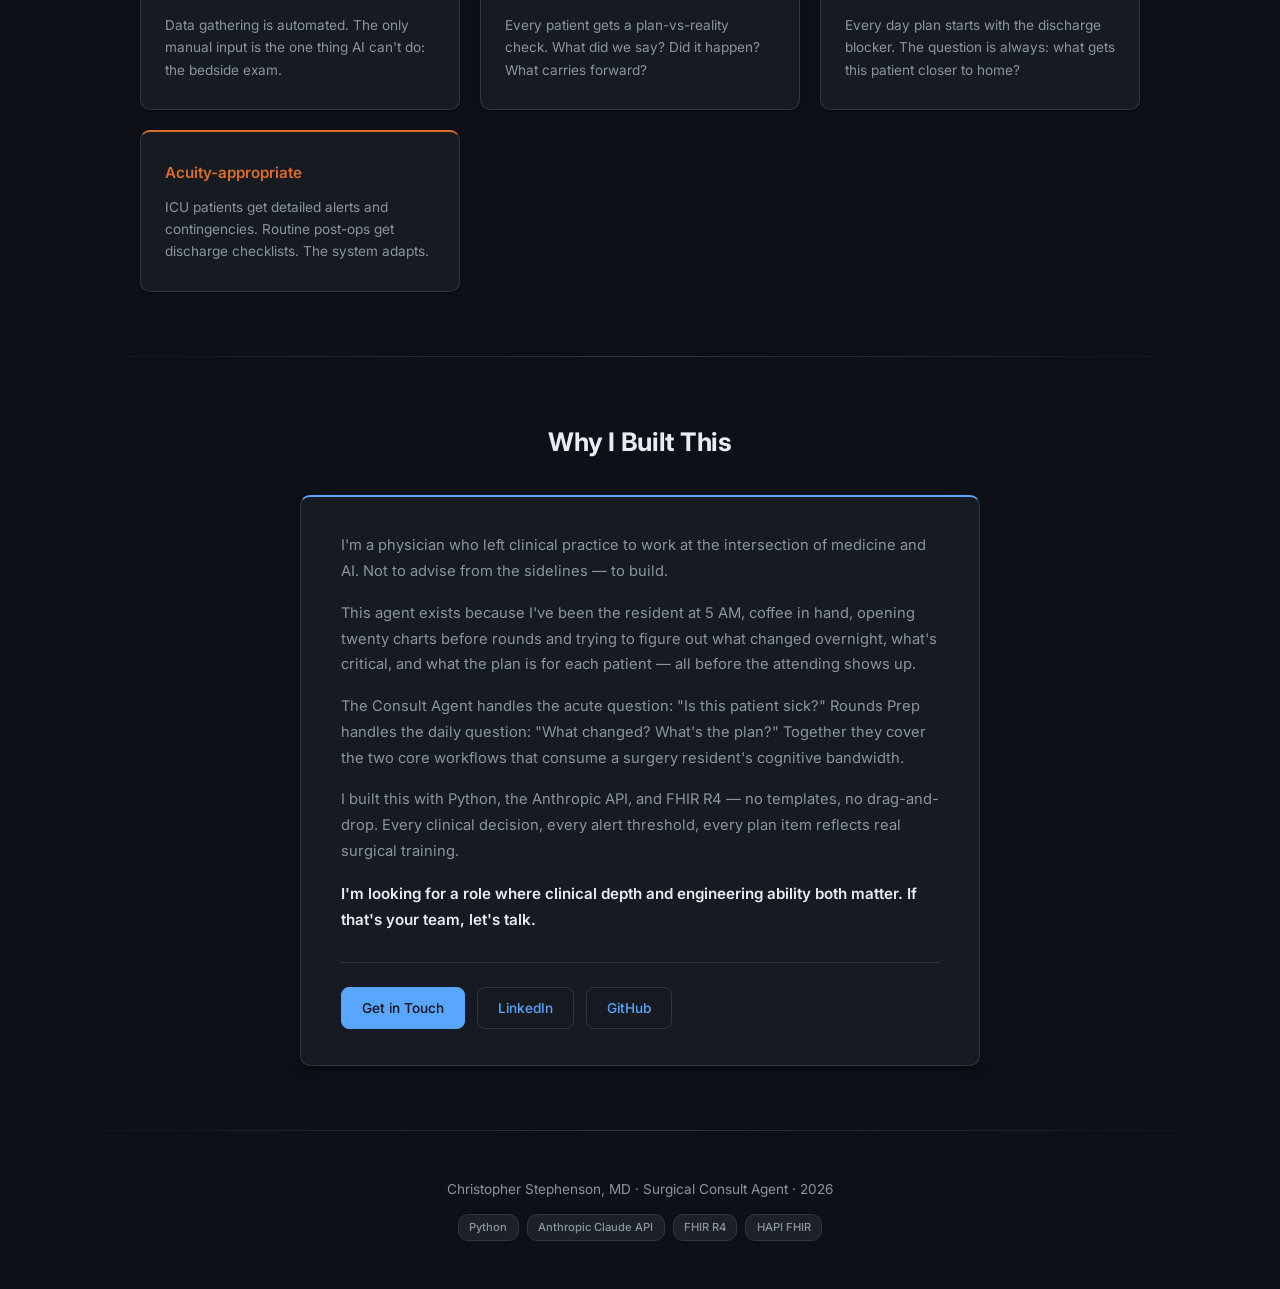
==== commit 2a0e6164: "Add James Carter rounds case with realistic EMR data New comprehensive surgical patient: 71M POD#5 o" ====
--- a/web/rounds.html
+++ b/web/rounds.html
@@ -44,6 +44,14 @@
       <span class="consult-text">Patient data synced via FHIR R4 — last pull 04:47 AM</span>
     </div>
     <div class="case-buttons">
+      <button class="case-btn" data-case="carter" onclick="loadRoundsCase('carter')">
+        <span class="case-top-row">
+          <span class="case-label">8W-816A</span>
+          <span class="acuity-dot yellow">Floor</span>
+        </span>
+        <span class="case-title">James Carter · 71M</span>
+        <span class="case-desc">POD#5 Open R Hemicolectomy — obstructing colon CA</span>
+      </button>
       <button class="case-btn" data-case="harold" onclick="loadRoundsCase('harold')">
         <span class="case-top-row">
           <span class="case-label">ICU Bed 4</span>
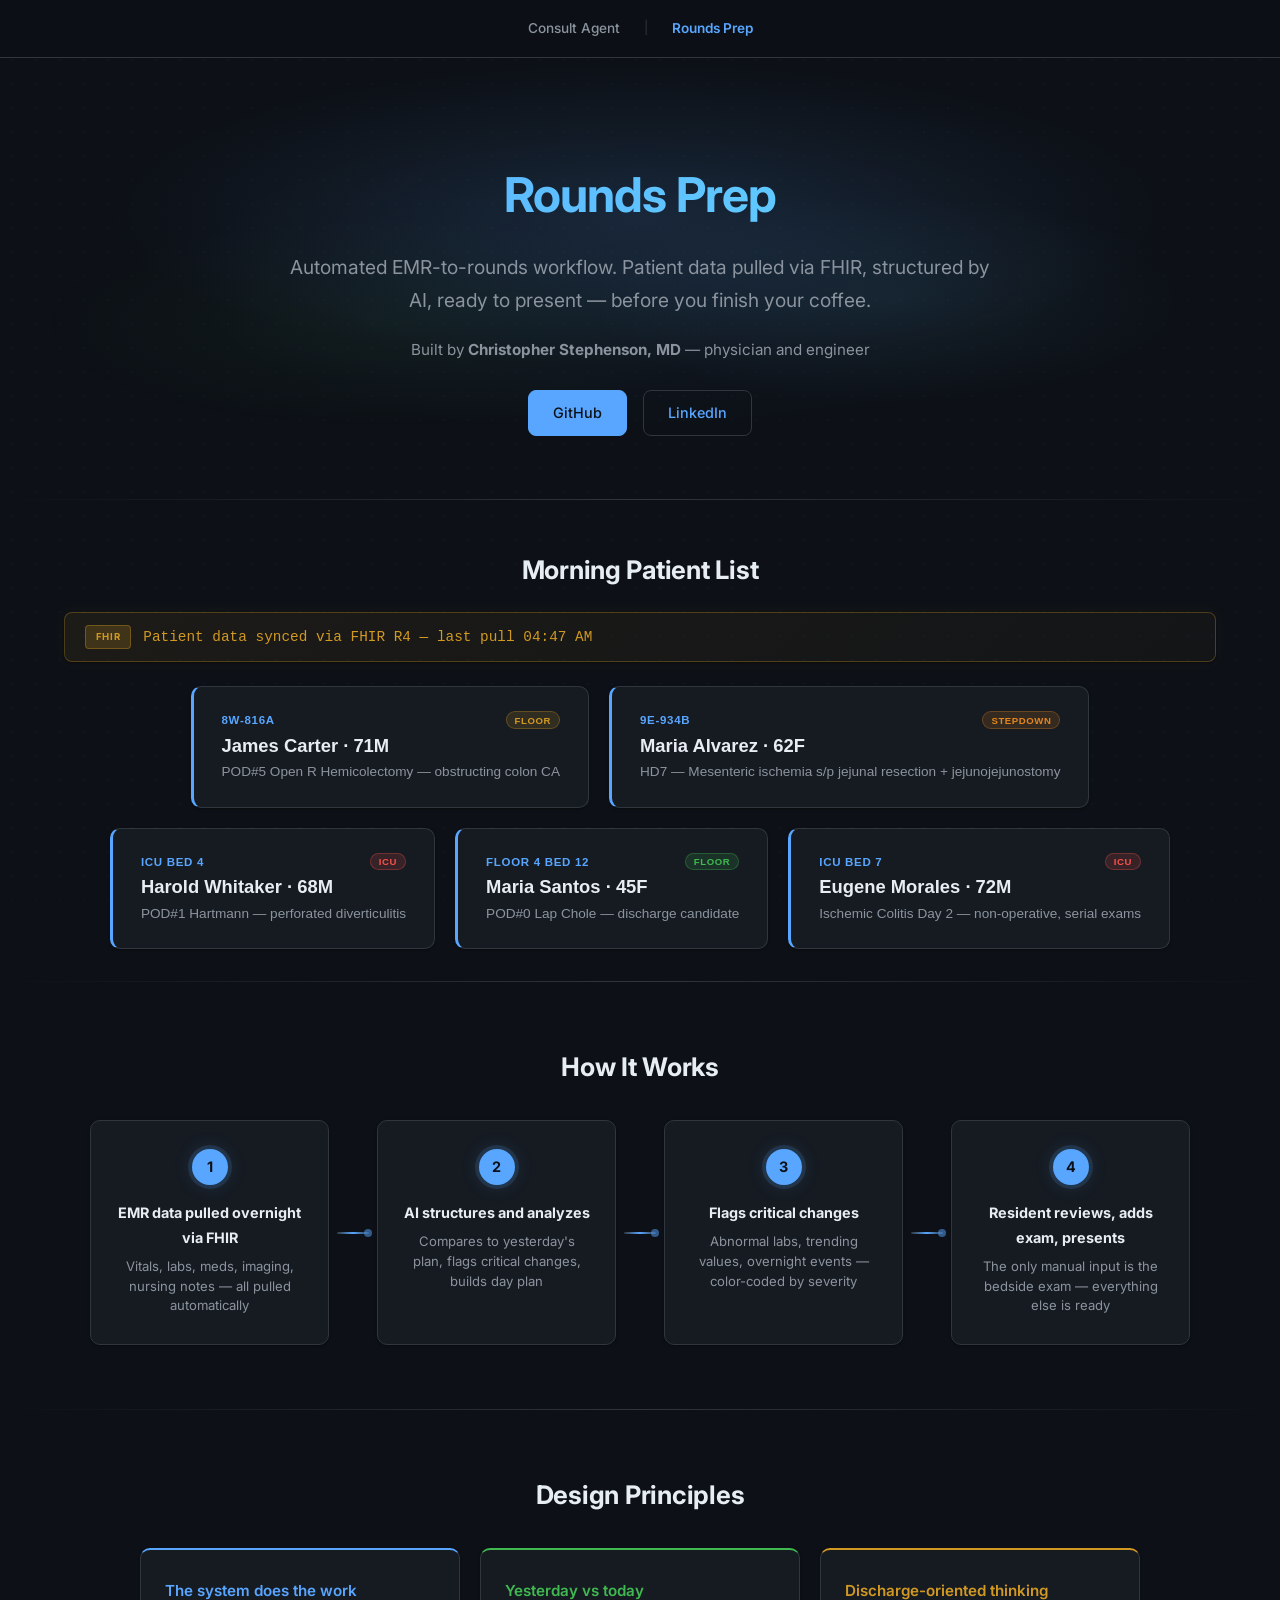
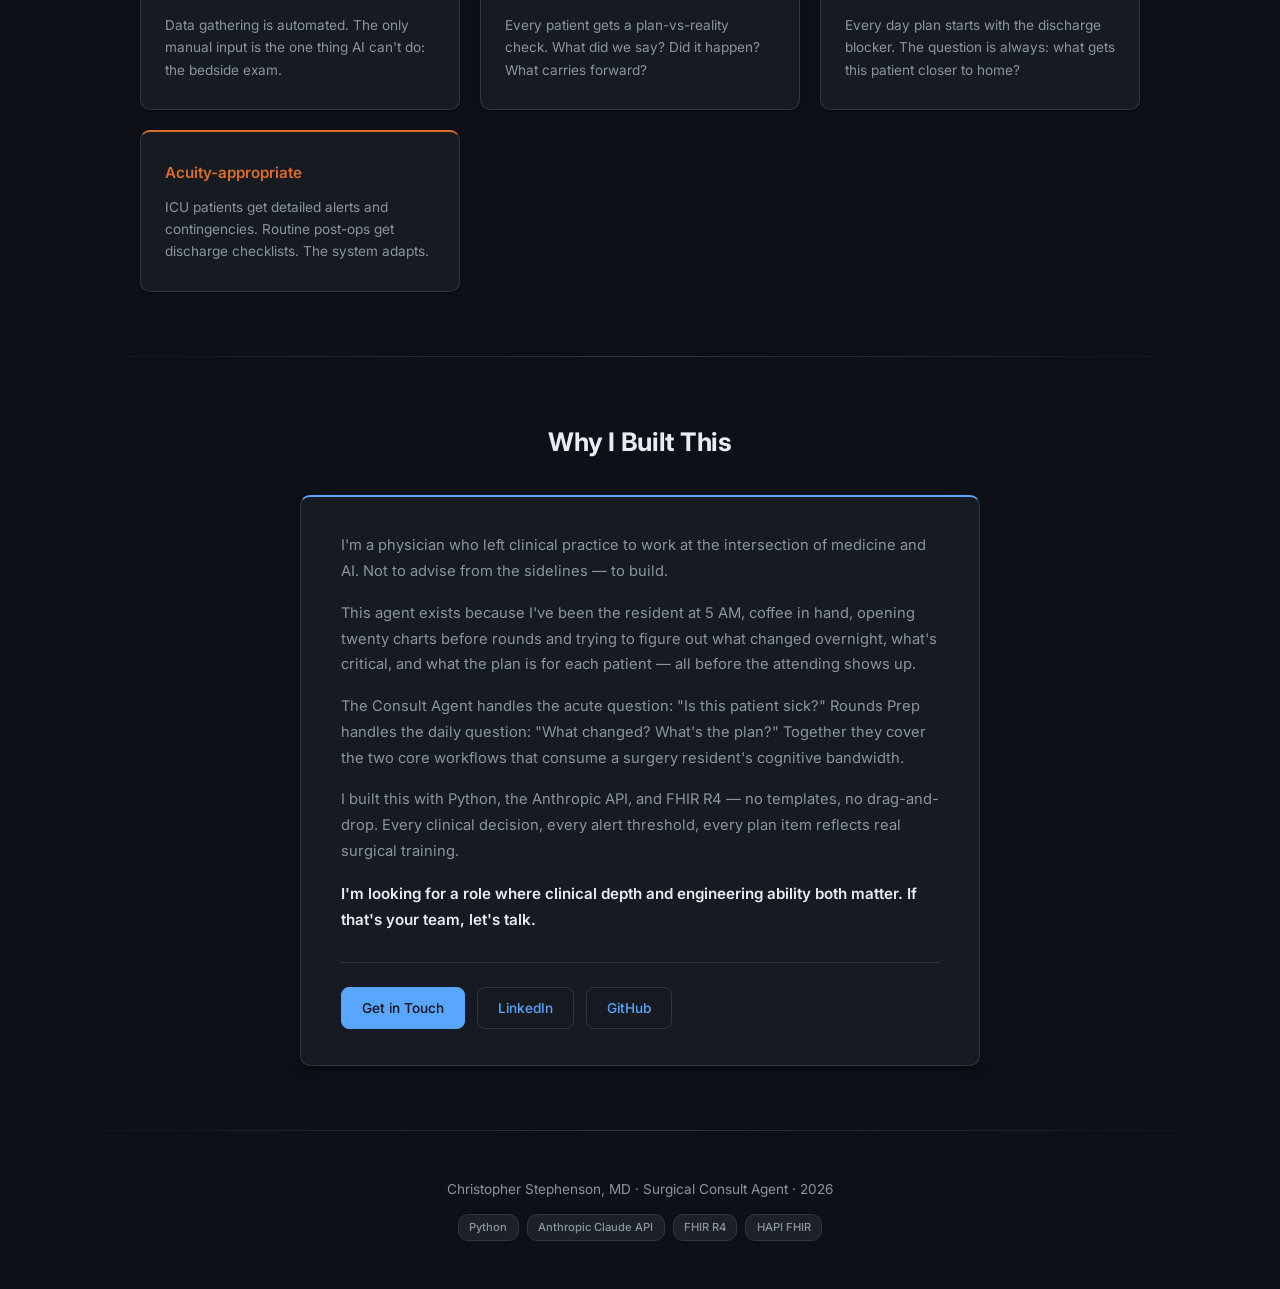
==== commit 8d33208d: "Add Maria Alvarez rounds case — mesenteric ischemia with postop hemorrhage 62F HD7, s/p ex lap for i" ====
--- a/web/rounds.html
+++ b/web/rounds.html
@@ -52,6 +52,14 @@
         <span class="case-title">James Carter · 71M</span>
         <span class="case-desc">POD#5 Open R Hemicolectomy — obstructing colon CA</span>
       </button>
+      <button class="case-btn" data-case="alvarez" onclick="loadRoundsCase('alvarez')">
+        <span class="case-top-row">
+          <span class="case-label">9E-934B</span>
+          <span class="acuity-dot orange">Stepdown</span>
+        </span>
+        <span class="case-title">Maria Alvarez · 62F</span>
+        <span class="case-desc">HD7 — Mesenteric ischemia s/p jejunal resection + jejunojejunostomy</span>
+      </button>
       <button class="case-btn" data-case="harold" onclick="loadRoundsCase('harold')">
         <span class="case-top-row">
           <span class="case-label">ICU Bed 4</span>
--- a/web/style.css
+++ b/web/style.css
@@ -372,6 +372,12 @@
   background: rgba(210, 153, 34, 0.15);
   color: var(--yellow);
   border: 1px solid rgba(210, 153, 34, 0.3);
+}
+
+.acuity-dot.orange {
+  background: rgba(227, 134, 31, 0.15);
+  color: #e3861f;
+  border: 1px solid rgba(227, 134, 31, 0.3);
 }
 
 .case-title {
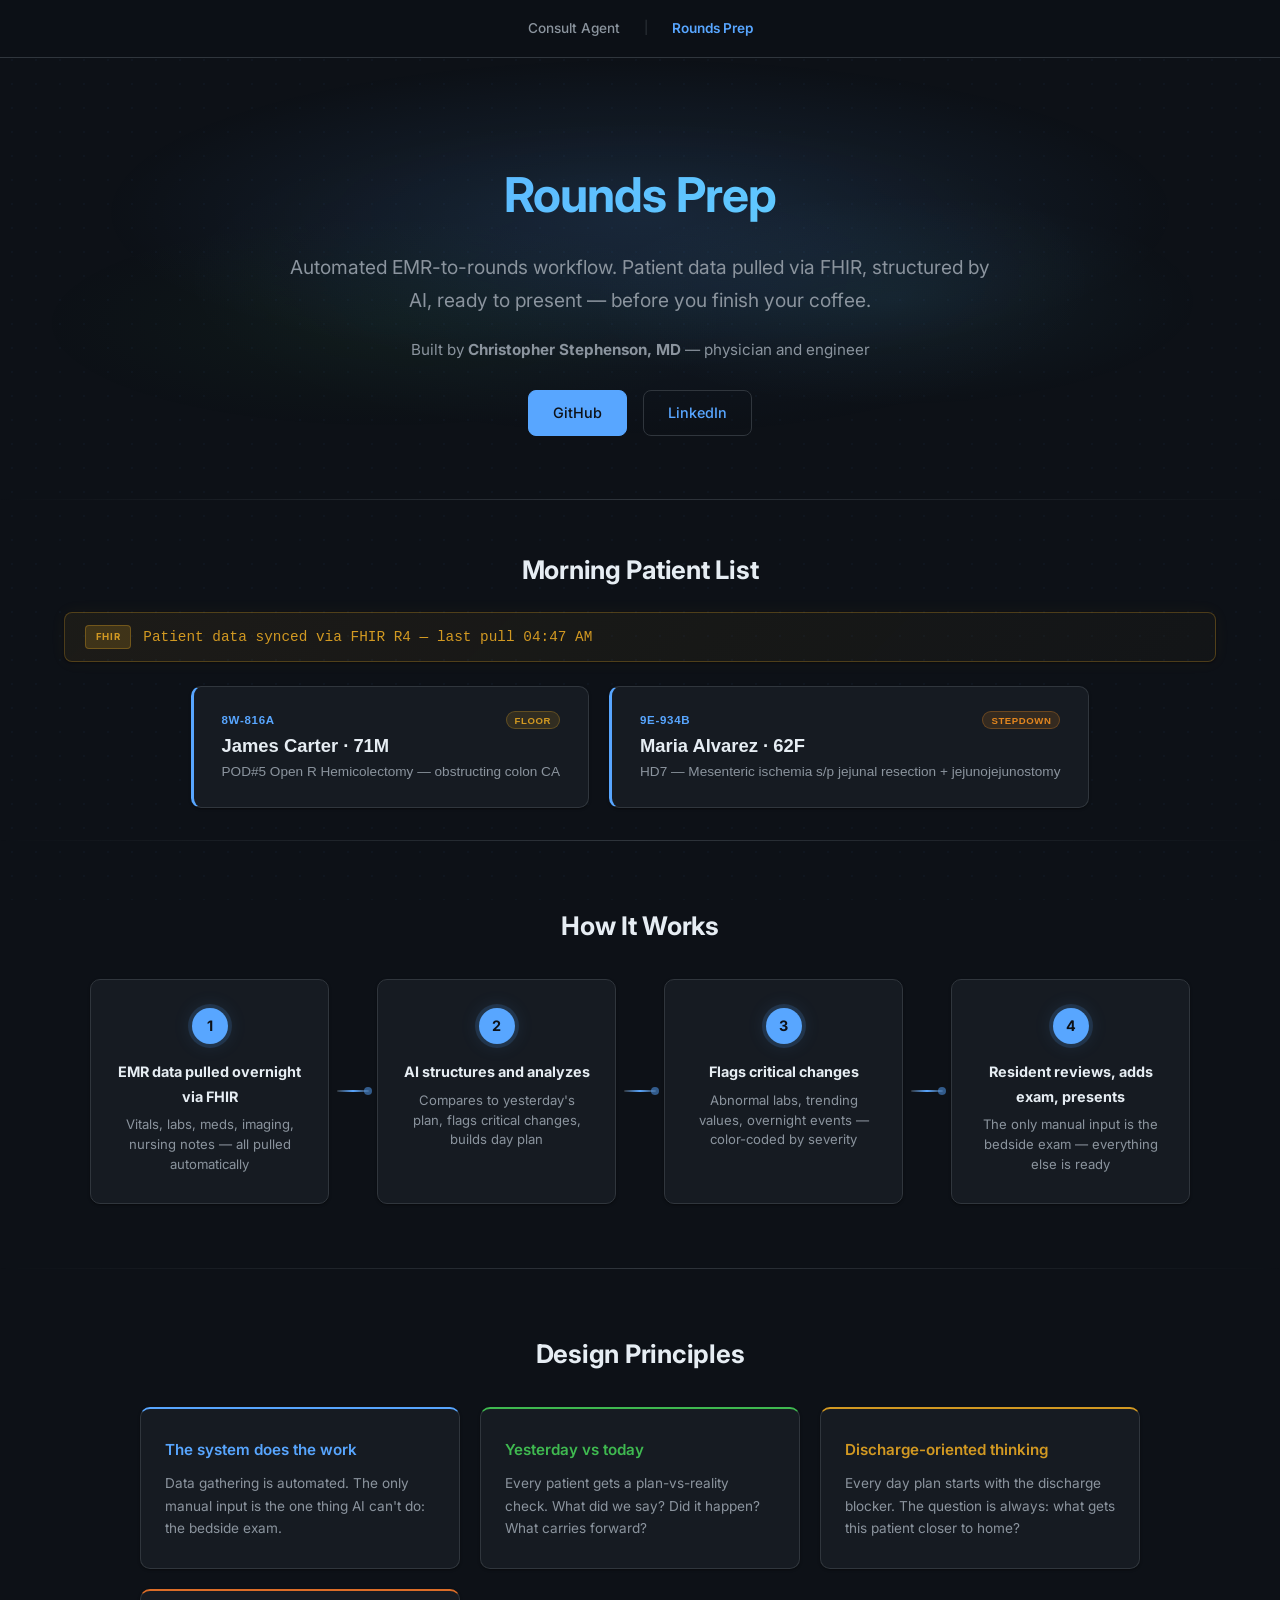
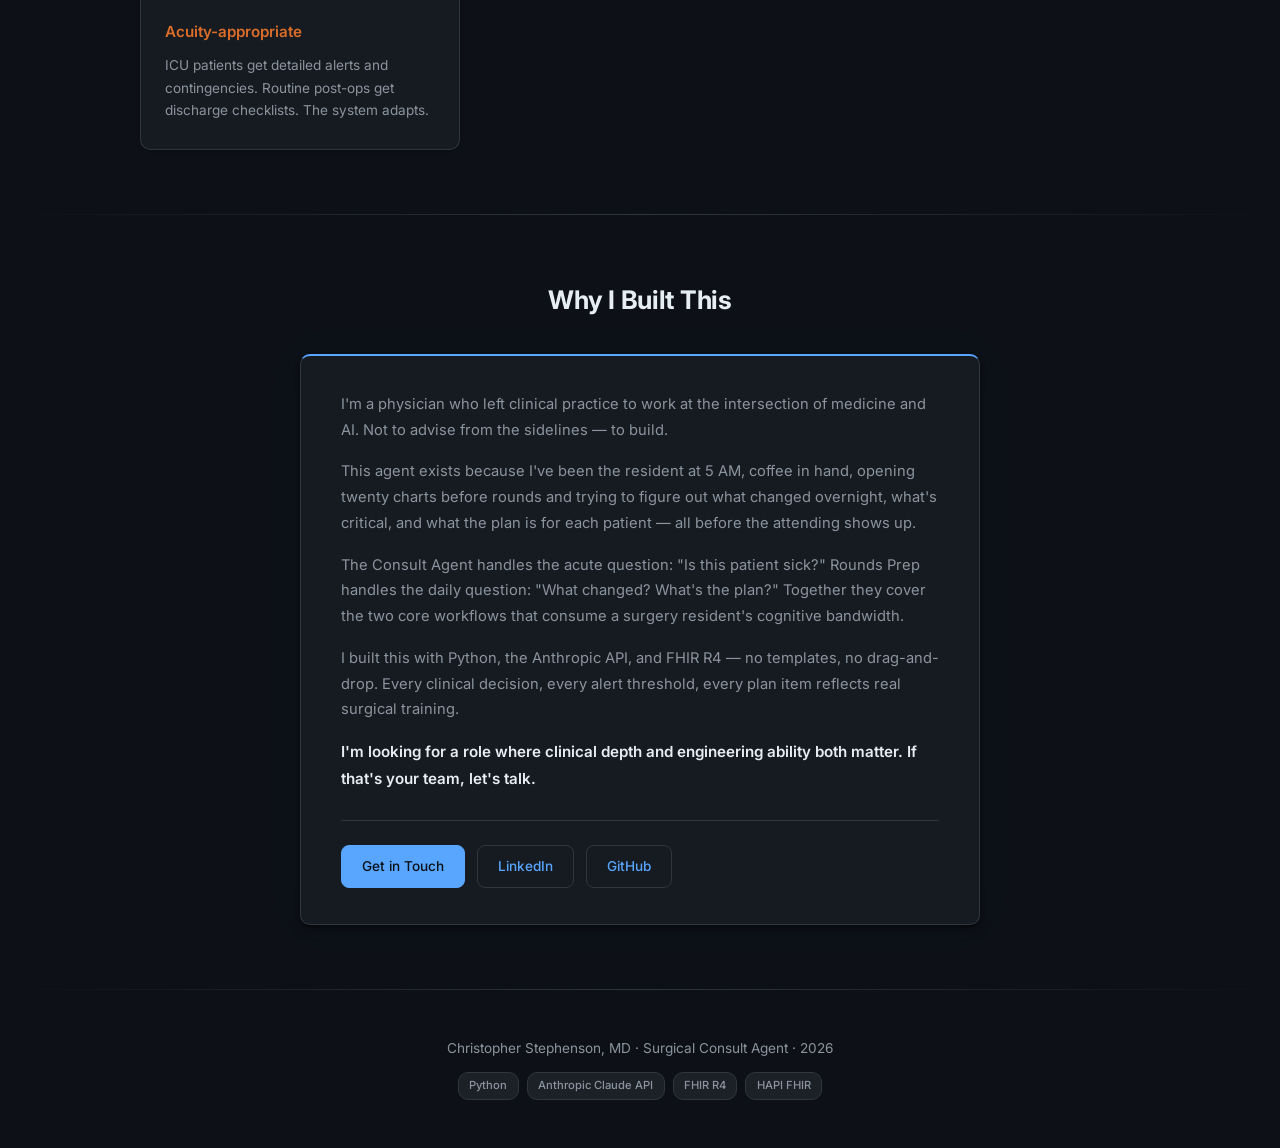
==== commit 6436b320: "Hide weak rounds cases, keep only Carter and Alvarez Harold (no op note, no vital trends), Maria San" ====
--- a/web/rounds.html
+++ b/web/rounds.html
@@ -60,30 +60,7 @@
         <span class="case-title">Maria Alvarez · 62F</span>
         <span class="case-desc">HD7 — Mesenteric ischemia s/p jejunal resection + jejunojejunostomy</span>
       </button>
-      <button class="case-btn" data-case="harold" onclick="loadRoundsCase('harold')">
-        <span class="case-top-row">
-          <span class="case-label">ICU Bed 4</span>
-          <span class="acuity-dot red">ICU</span>
-        </span>
-        <span class="case-title">Harold Whitaker · 68M</span>
-        <span class="case-desc">POD#1 Hartmann — perforated diverticulitis</span>
-      </button>
-      <button class="case-btn" data-case="maria" onclick="loadRoundsCase('maria')">
-        <span class="case-top-row">
-          <span class="case-label">Floor 4 Bed 12</span>
-          <span class="acuity-dot green">Floor</span>
-        </span>
-        <span class="case-title">Maria Santos · 45F</span>
-        <span class="case-desc">POD#0 Lap Chole — discharge candidate</span>
-      </button>
-      <button class="case-btn" data-case="eugene" onclick="loadRoundsCase('eugene')">
-        <span class="case-top-row">
-          <span class="case-label">ICU Bed 7</span>
-          <span class="acuity-dot red">ICU</span>
-        </span>
-        <span class="case-title">Eugene Morales · 72M</span>
-        <span class="case-desc">Ischemic Colitis Day 2 — non-operative, serial exams</span>
-      </button>
+      <!-- Harold, Maria Santos, and Eugene hidden until case data is upgraded -->
     </div>
   </section>
 
--- a/web/style.css
+++ b/web/style.css
@@ -1330,6 +1330,180 @@
   border-radius: 3px;
 }
 
+/* === Resident Input Textarea === */
+.resident-input-field {
+  width: 100%;
+  min-height: 100px;
+  padding: 0.75rem;
+  background: var(--bg-card);
+  border: 1px solid var(--border);
+  border-radius: 6px;
+  color: var(--text);
+  font-family: 'Inter', sans-serif;
+  font-size: 0.9rem;
+  resize: vertical;
+  margin: 0.75rem 0;
+  transition: border-color 0.2s ease, box-shadow 0.2s ease;
+}
+
+.resident-input-field:focus {
+  outline: none;
+  border-color: var(--accent);
+  box-shadow: 0 0 0 3px rgba(88, 166, 255, 0.1);
+}
+
+.resident-input-field::placeholder {
+  color: var(--text-dim);
+}
+
+.resident-helper {
+  font-size: 0.8rem;
+  color: var(--text-dim);
+  margin-top: 0.5rem;
+  font-style: italic;
+}
+
+/* === Live AI Button === */
+.live-ai-row {
+  display: flex;
+  align-items: center;
+  gap: 1rem;
+  margin: 0.75rem 0 0.25rem;
+}
+
+.btn-live-ai {
+  display: inline-flex;
+  align-items: center;
+  gap: 0.5rem;
+  padding: 0.6rem 1.2rem;
+  background: linear-gradient(135deg, #238636 0%, #2ea043 100%);
+  color: #fff;
+  border: none;
+  border-radius: 6px;
+  font-family: 'Inter', sans-serif;
+  font-size: 0.85rem;
+  font-weight: 600;
+  cursor: pointer;
+  transition: all 0.2s ease;
+}
+
+.btn-live-ai:hover:not(:disabled) {
+  background: linear-gradient(135deg, #2ea043 0%, #3fb950 100%);
+  transform: translateY(-1px);
+  box-shadow: 0 4px 12px rgba(46, 160, 67, 0.3);
+}
+
+.btn-live-ai:disabled {
+  opacity: 0.4;
+  cursor: not-allowed;
+}
+
+.btn-live-ai.running {
+  background: linear-gradient(135deg, #1a6b2c 0%, #238636 100%);
+  animation: pulse-glow 1.5s ease-in-out infinite;
+}
+
+.live-ai-icon {
+  font-size: 1rem;
+}
+
+.live-ai-status {
+  font-size: 0.8rem;
+  color: var(--accent);
+  font-style: italic;
+}
+
+.ai-loading {
+  color: var(--text-dim);
+  font-style: italic;
+  padding: 1rem;
+}
+
+.error-message {
+  color: #f85149;
+  padding: 1rem;
+  background: rgba(248, 81, 73, 0.1);
+  border-radius: 6px;
+  border: 1px solid rgba(248, 81, 73, 0.2);
+}
+
+@keyframes pulse-glow {
+  0%, 100% { box-shadow: 0 0 8px rgba(46, 160, 67, 0.2); }
+  50% { box-shadow: 0 0 16px rgba(46, 160, 67, 0.4); }
+}
+
+/* === Session History === */
+.session-history-section {
+  max-width: 1200px;
+  margin: 2rem auto;
+  padding: 1.5rem;
+  background: var(--bg-panel);
+  border: 1px solid var(--border);
+  border-radius: 8px;
+  box-shadow: var(--shadow-sm);
+}
+
+.session-history-section h3 {
+  font-size: 0.95rem;
+  font-weight: 600;
+  margin-bottom: 1rem;
+  color: var(--text);
+  text-transform: uppercase;
+  letter-spacing: 0.05em;
+}
+
+.history-list {
+  display: grid;
+  grid-template-columns: repeat(auto-fill, minmax(280px, 1fr));
+  gap: 1rem;
+}
+
+.history-item {
+  background: var(--bg-card);
+  border: 1px solid var(--border);
+  border-radius: 6px;
+  padding: 1rem;
+  cursor: pointer;
+  transition: all 0.2s ease;
+}
+
+.history-item:hover {
+  border-color: var(--accent);
+  background: var(--bg);
+  transform: translateY(-2px);
+  box-shadow: 0 0 0 3px rgba(88, 166, 255, 0.1);
+}
+
+.history-patient {
+  font-weight: 600;
+  color: var(--text);
+  margin-bottom: 0.5rem;
+}
+
+.history-consult {
+  font-size: 0.85rem;
+  color: var(--text-dim);
+  margin-bottom: 0.5rem;
+  line-height: 1.5;
+}
+
+.history-date {
+  font-size: 0.75rem;
+  color: var(--text-dim);
+  opacity: 0.7;
+}
+
+/* === Error Messages === */
+.error-message {
+  padding: 1rem;
+  background: rgba(248, 81, 73, 0.1);
+  border: 1px solid var(--red);
+  border-radius: 6px;
+  color: var(--red);
+  font-size: 0.9rem;
+  font-weight: 500;
+}
+
 /* === Responsive === */
 @media (max-width: 900px) {
   .demo-container {
@@ -1347,4 +1521,72 @@
   }
   .hero { padding: 4rem 1.5rem 3rem; }
   .hero h1 { font-size: 2rem; }
-}
+  .history-list {
+    grid-template-columns: 1fr;
+  }
+}
+
+@media (max-width: 768px) {
+  .demo-container {
+    padding: 0.75rem;
+  }
+  .panel {
+    max-height: 50vh;
+    padding: 1rem;
+  }
+  .panel-header {
+    font-size: 0.9rem;
+  }
+  .chart-content {
+    font-size: 0.85rem;
+  }
+  .stage-tabs {
+    flex-wrap: wrap;
+    gap: 0.5rem;
+  }
+  .stage-tab {
+    padding: 0.5rem 0.75rem;
+    font-size: 0.8rem;
+  }
+  .case-selector {
+    padding: 1.5rem 1rem;
+  }
+  .case-buttons {
+    grid-template-columns: 1fr;
+    gap: 0.75rem;
+  }
+  .case-btn {
+    padding: 1rem;
+  }
+  .resident-input-section {
+    padding: 1rem;
+  }
+  .nav-link {
+    font-size: 0.9rem;
+    padding: 0.5rem 0.75rem;
+  }
+}
+
+@media (max-width: 480px) {
+  .hero h1 {
+    font-size: 1.5rem;
+  }
+  .tagline {
+    font-size: 0.9rem;
+  }
+  .hero-links {
+    flex-direction: column;
+  }
+  .btn-primary,
+  .btn-outline {
+    width: 100%;
+    text-align: center;
+  }
+  .chart-section-header {
+    font-size: 0.85rem;
+  }
+  .resident-input-field {
+    min-height: 80px;
+    font-size: 16px;
+  }
+}
